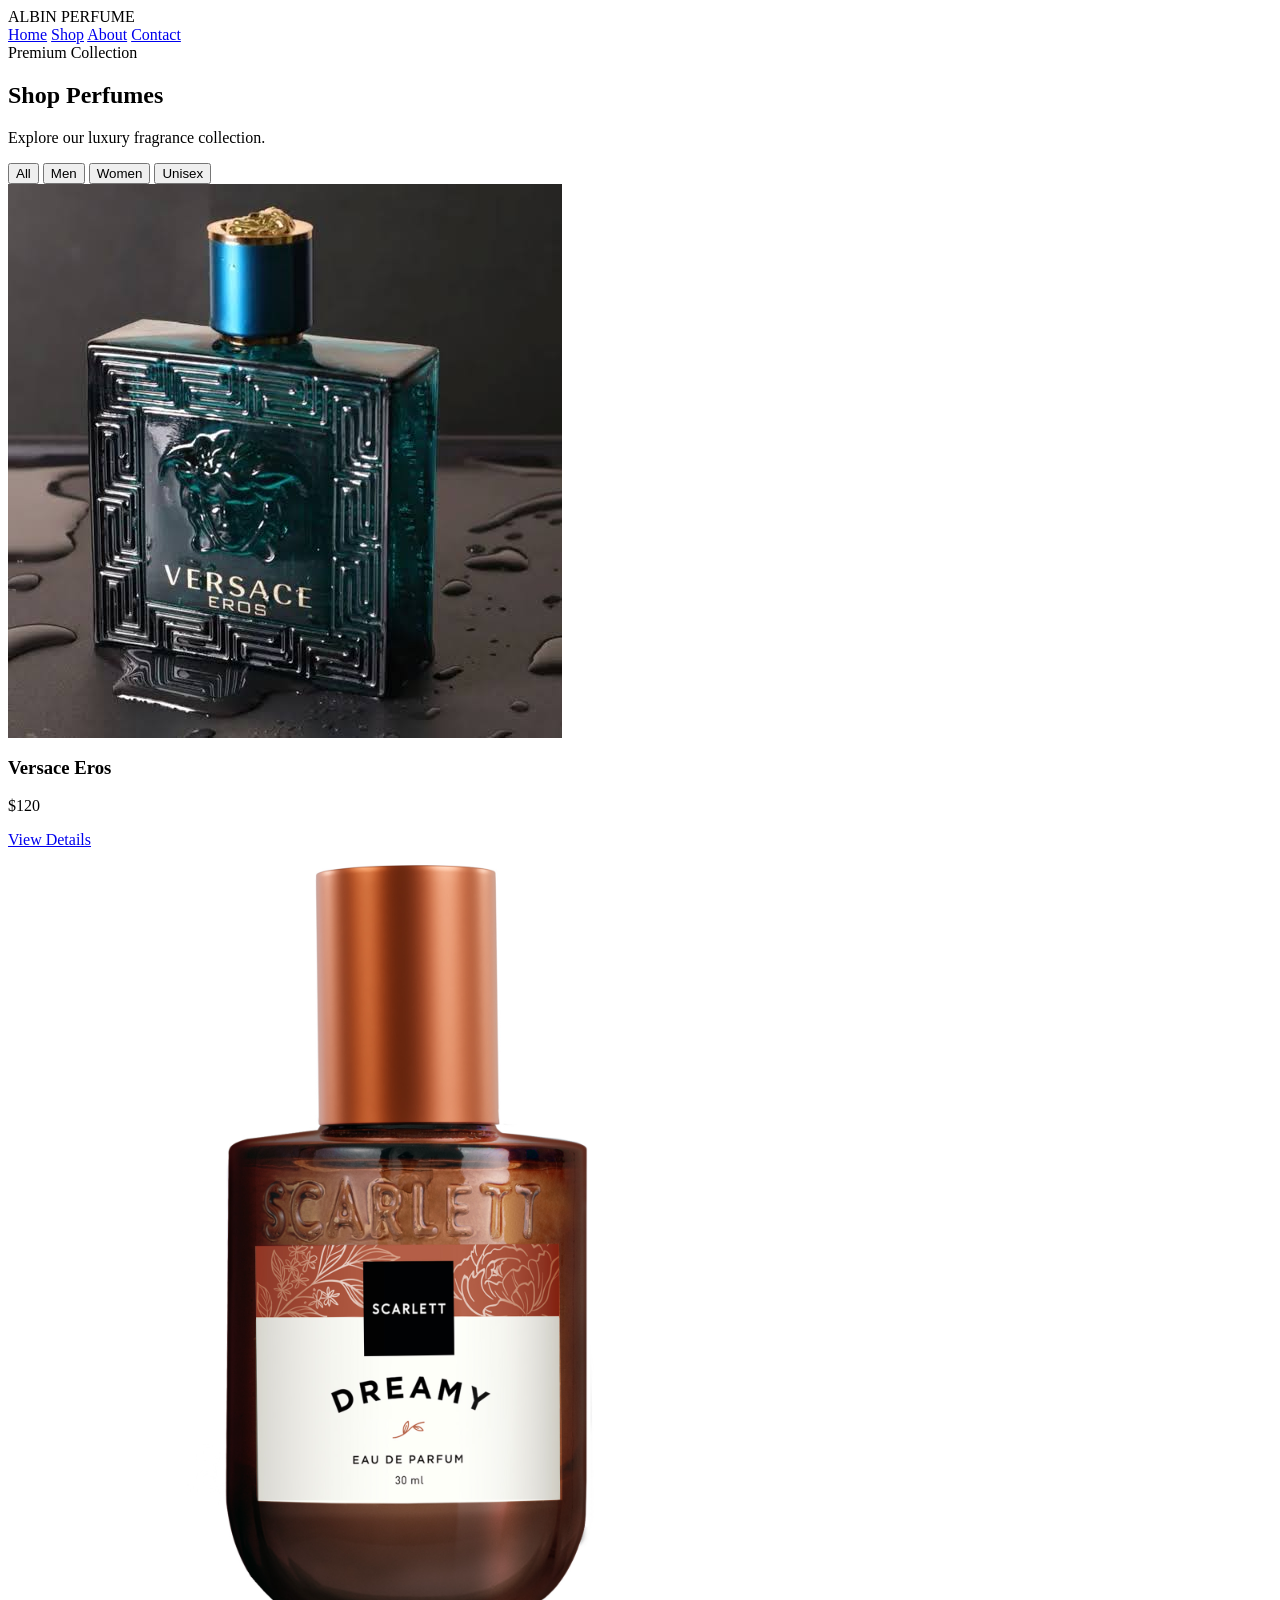
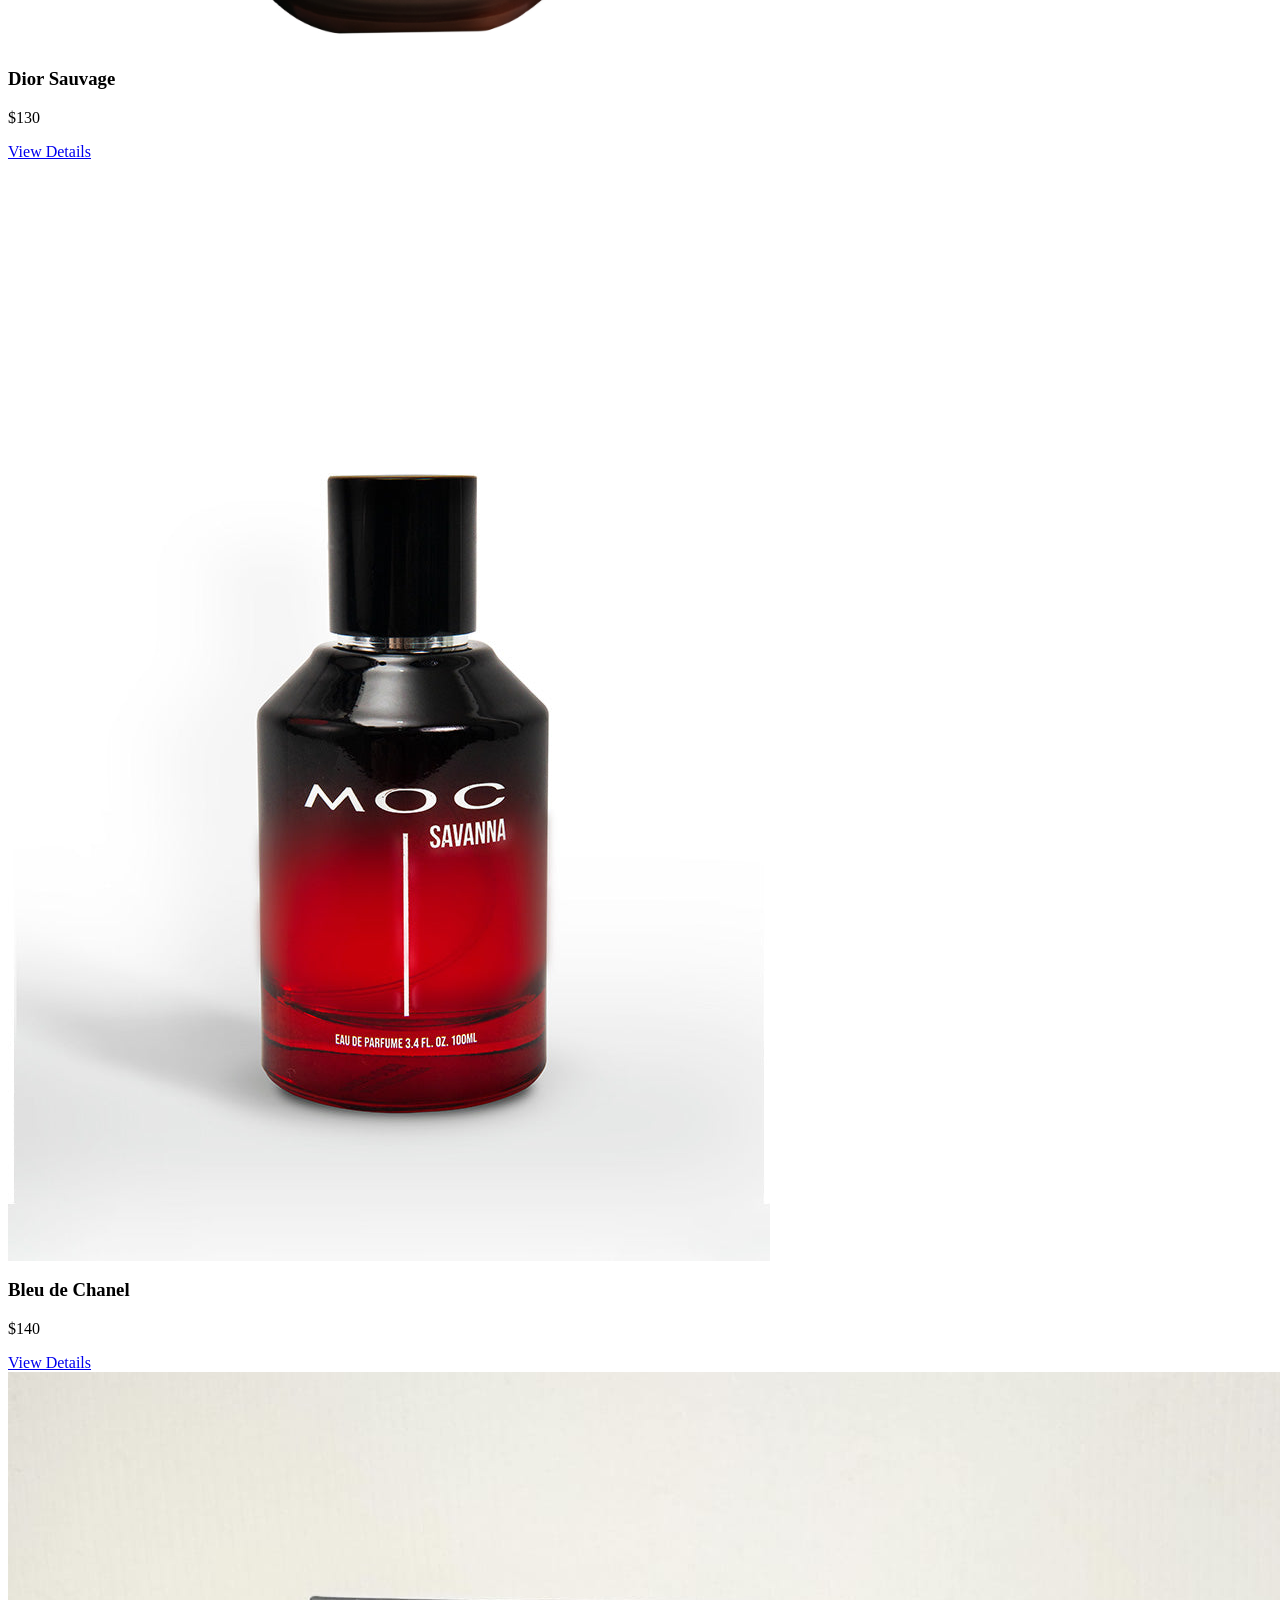
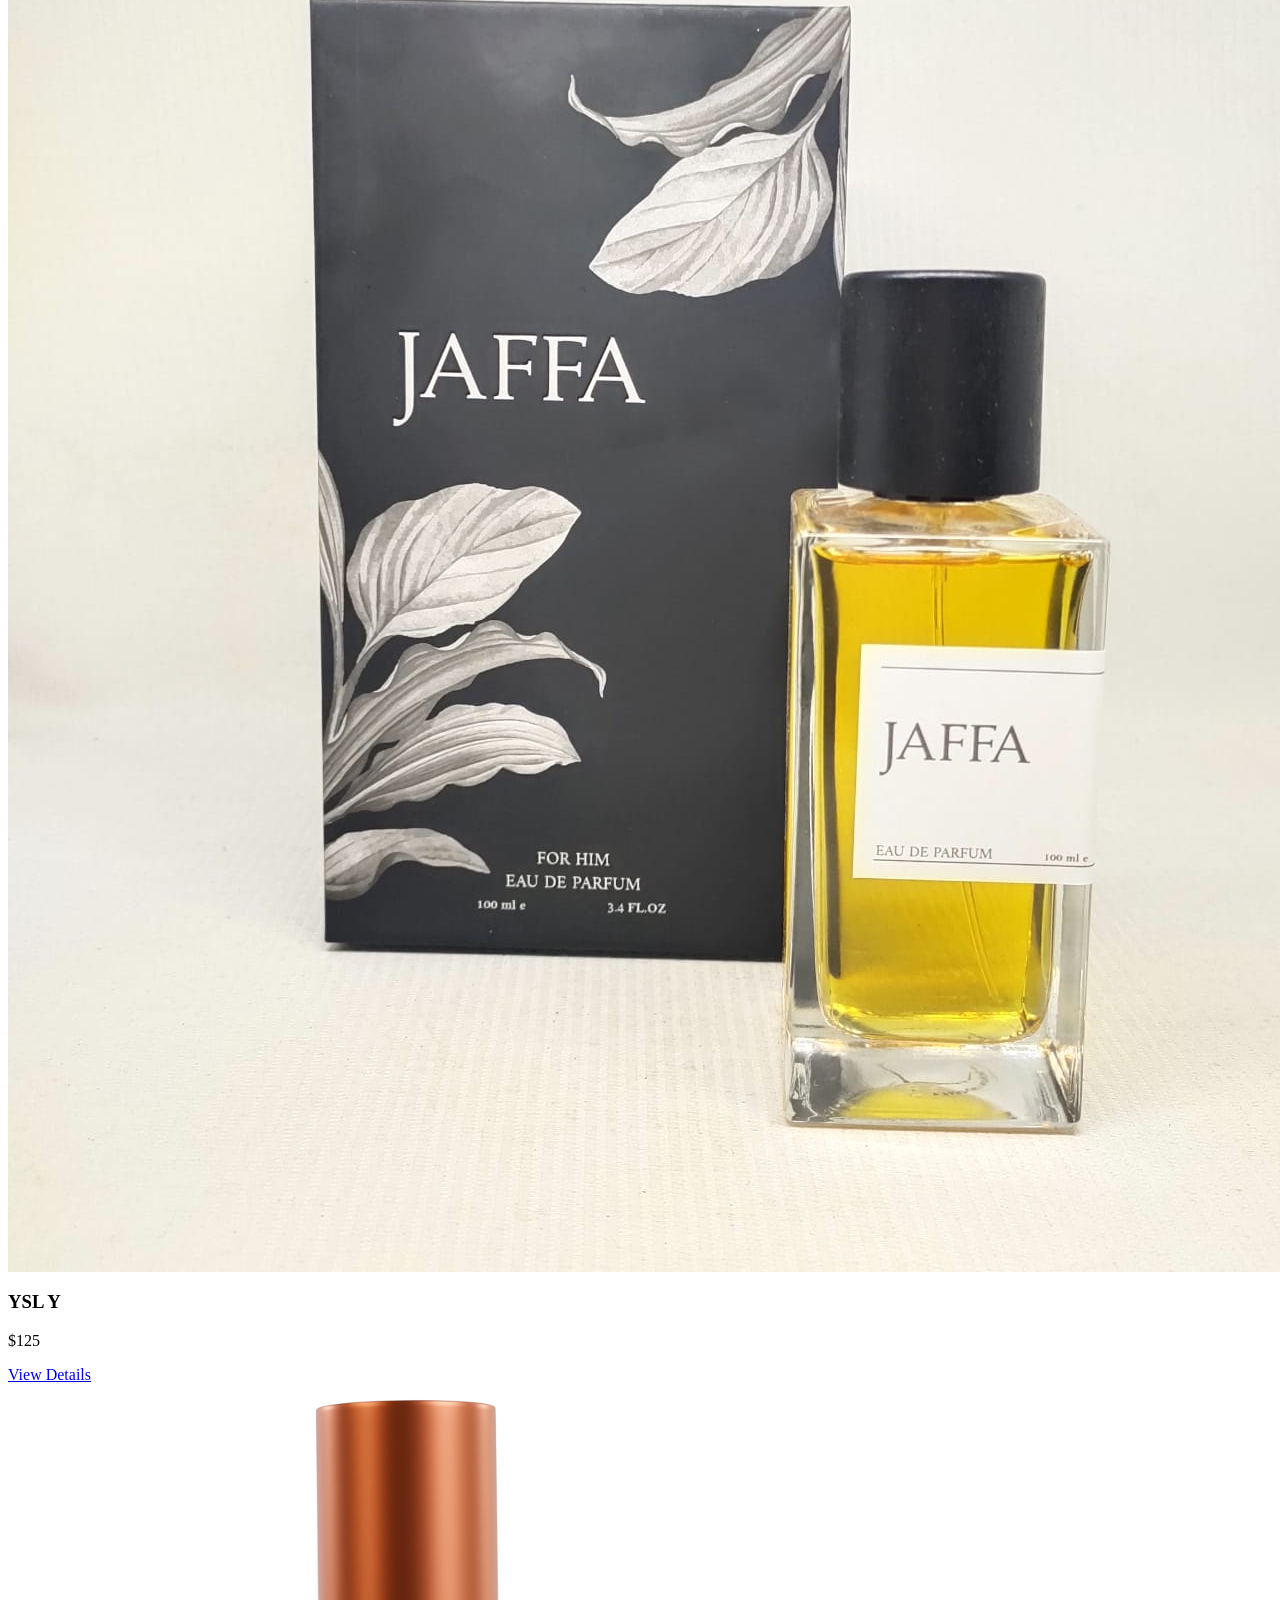
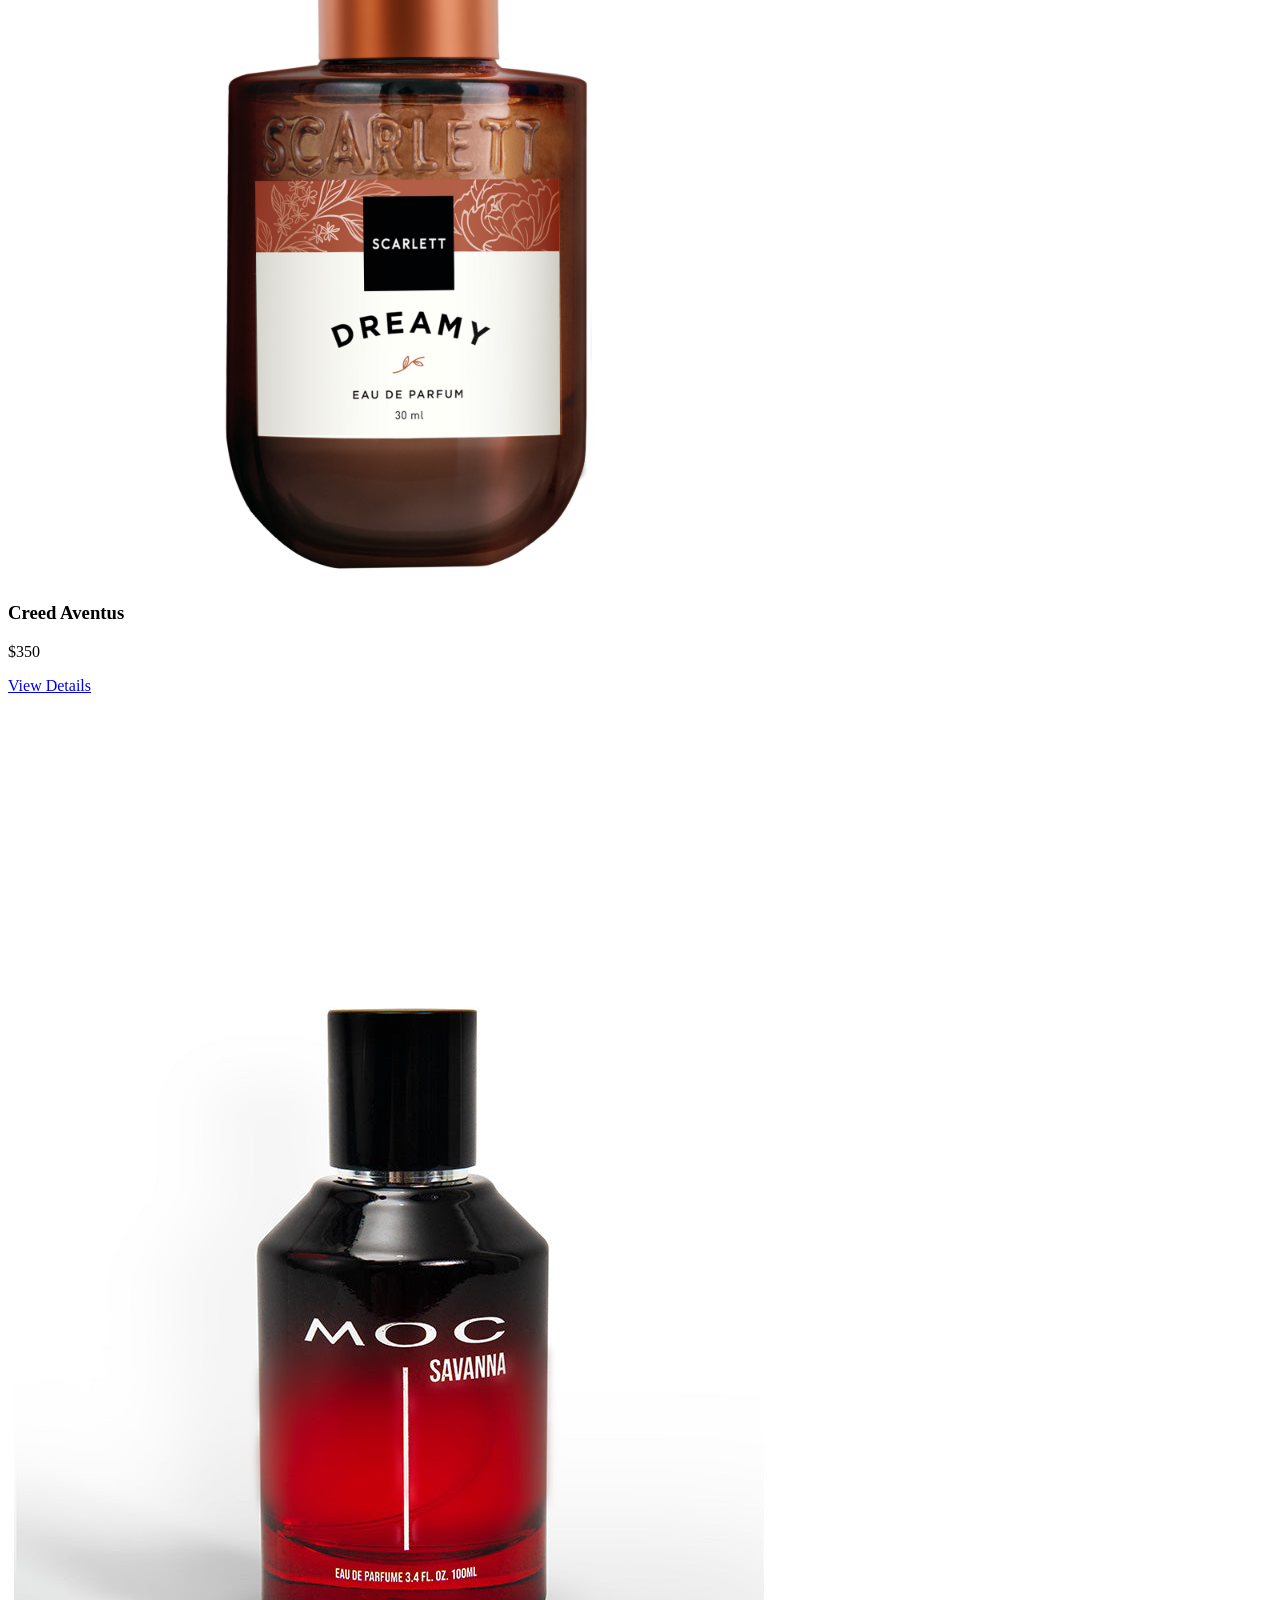
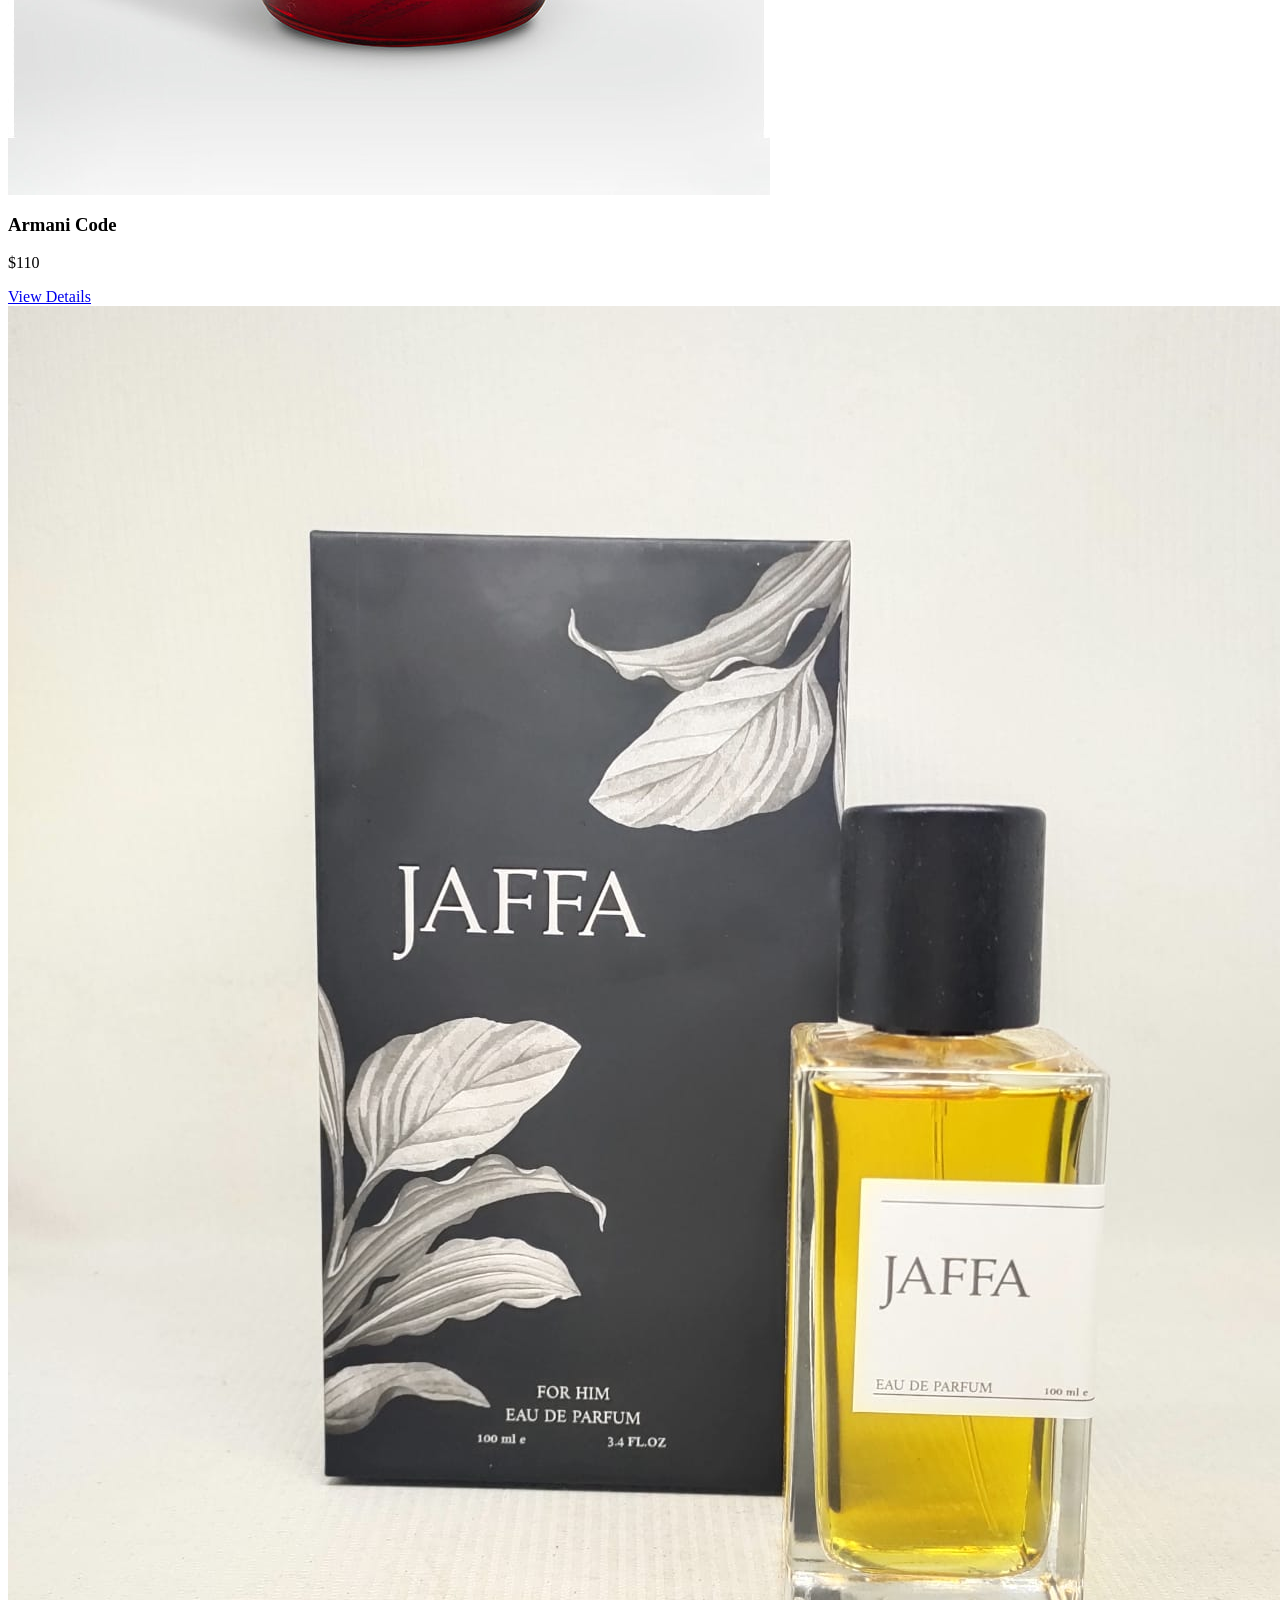
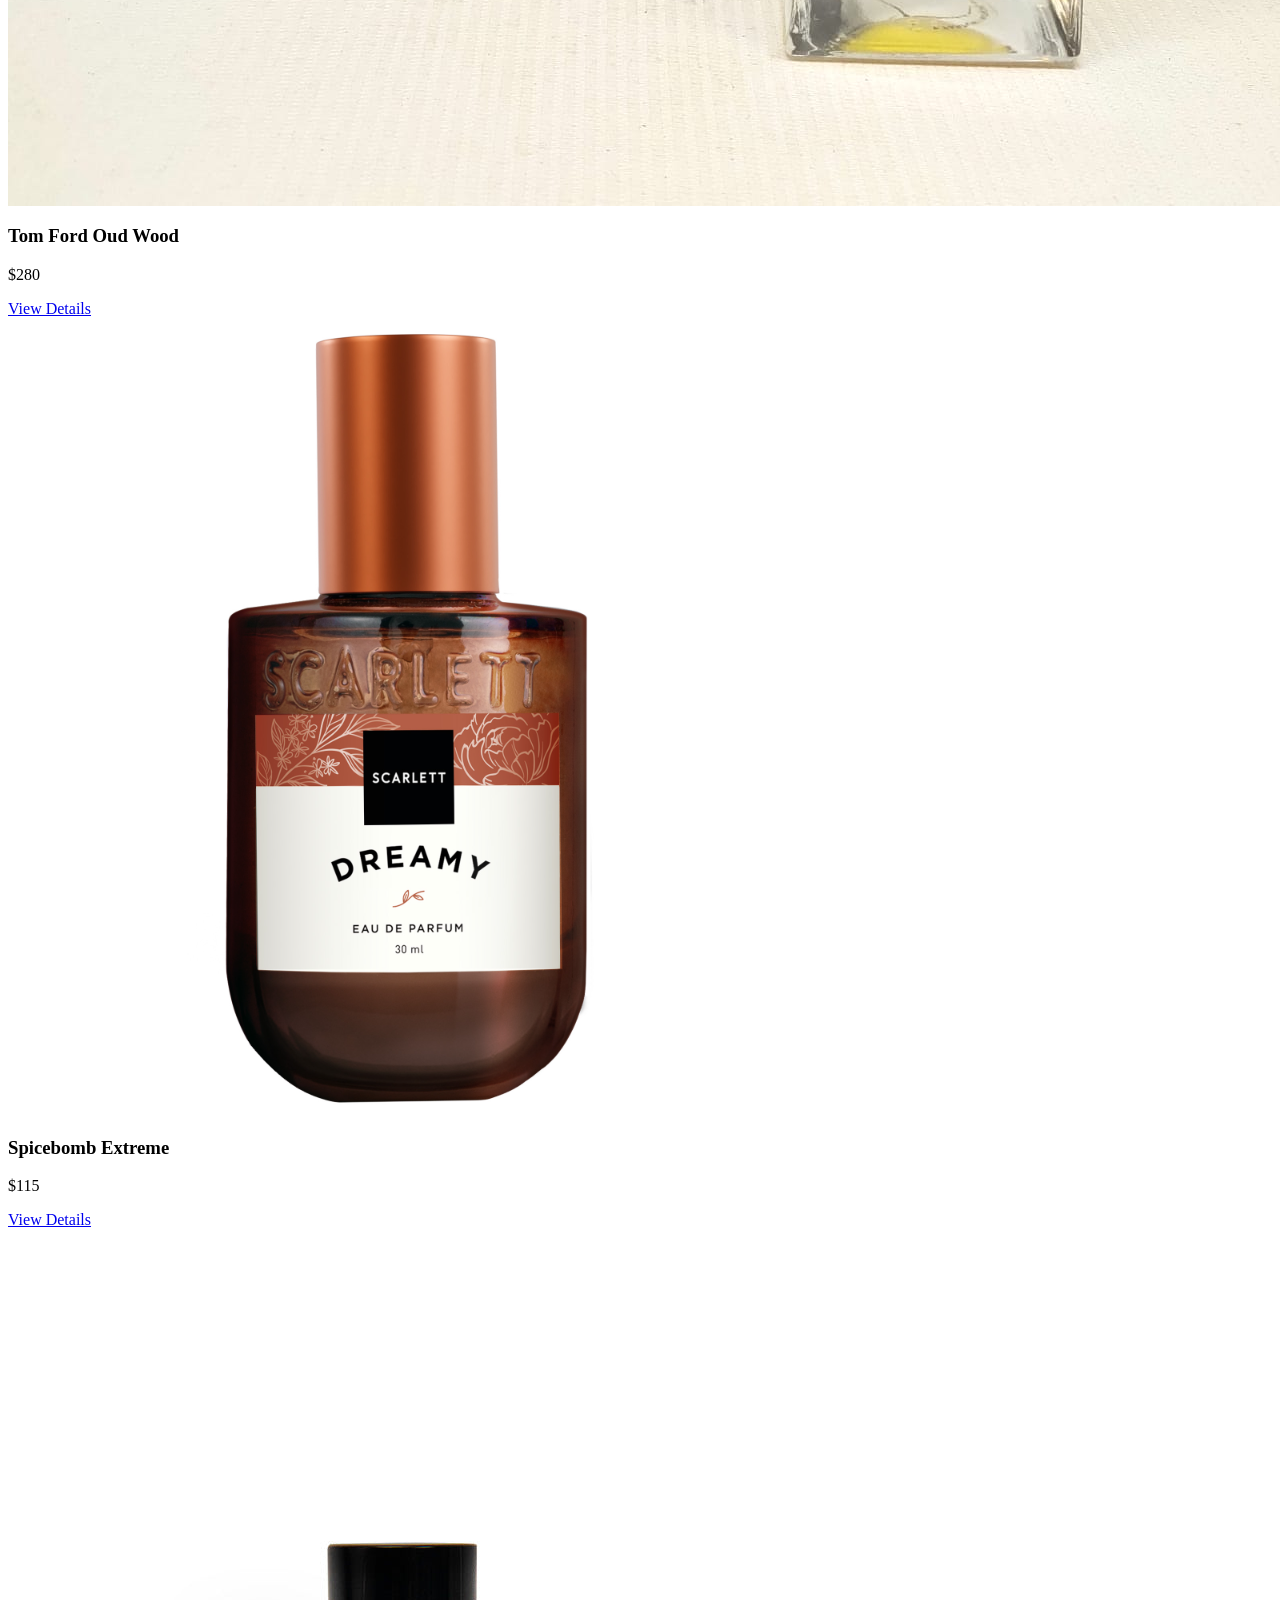
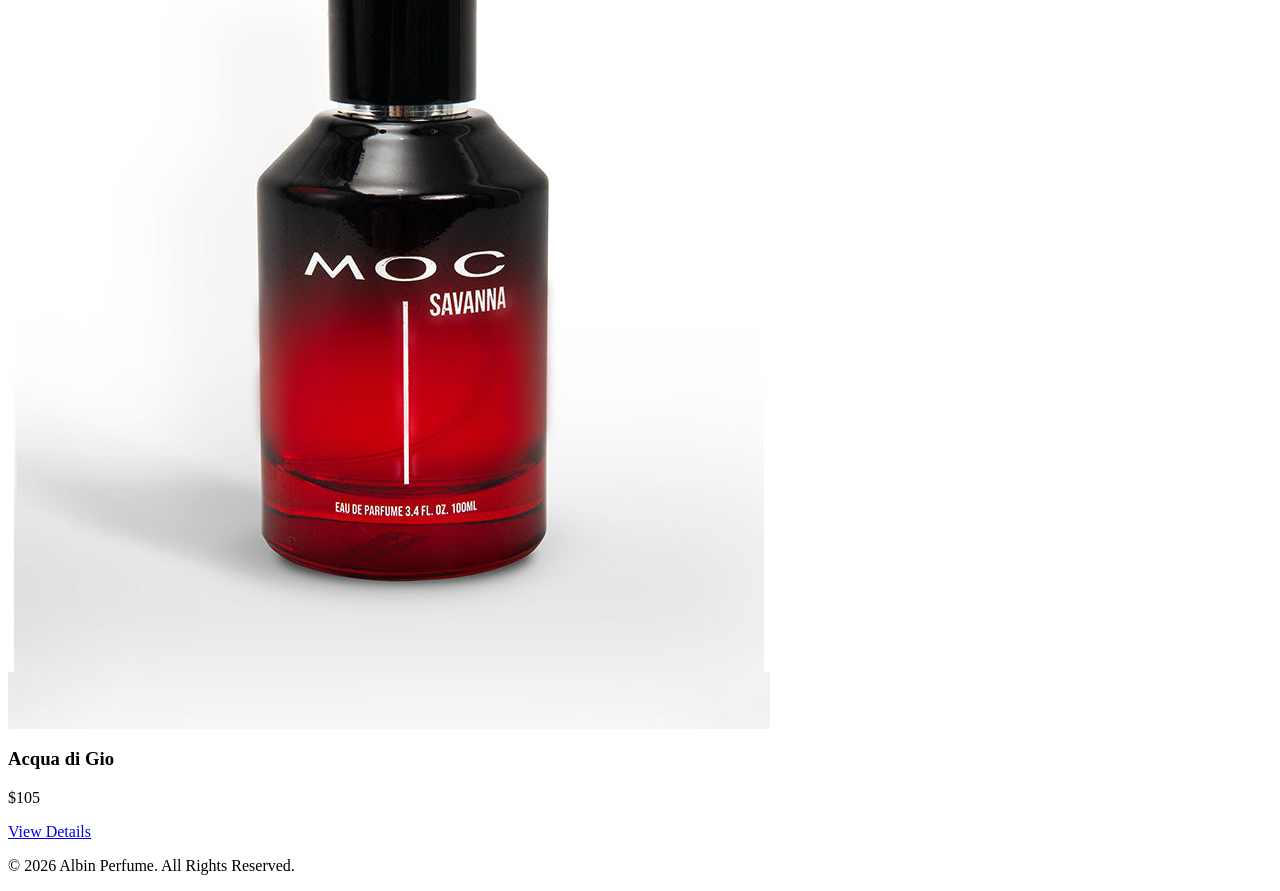
==== shop.html @ cae30cb9 "Add shop.html for perfume collection display" ====
<body>

<header class="navbar">

    <div class="logo">
        ALBIN PERFUME
    </div>

    <nav class="nav-menu">

        <a href="index.html">Home</a>
        <a href="shop.html">Shop</a>
        <a href="about.html">About</a>
        <a href="contact.html">Contact</a>

    </nav>

</header>

<section class="shop-hero">

    <div class="section-title">

        <span>Premium Collection</span>

        <h1>Shop Perfumes</h1>

        <p>
            Explore our luxury fragrance collection.
        </p>

    </div>

</section>

<section class="shop-products">

    <div class="shop-filter">

        <button>All</button>
        <button>Men</button>
        <button>Women</button>
        <button>Unisex</button>

    </div>

    <div class="product-grid">

        <div class="product-card">
            <img src="images/perfume-hero.jpeg" alt="">
            <h3>Versace Eros</h3>
            <p>$120</p>
            <a href="product.html">View Details</a>
        </div>

        <div class="product-card">
            <img src="images/perfume-1.jpg" alt="">
            <h3>Dior Sauvage</h3>
            <p>$130</p>
            <a href="product.html">View Details</a>
        </div>

        <div class="product-card">
            <img src="images/perfume-2.jpg" alt="">
            <h3>Bleu de Chanel</h3>
            <p>$140</p>
            <a href="product.html">View Details</a>
        </div>

        <div class="product-card">
            <img src="images/perfume-3.jpg" alt="">
            <h3>YSL Y</h3>
            <p>$125</p>
            <a href="product.html">View Details</a>
        </div>

        <div class="product-card">
            <img src="images/perfume-1.jpg" alt="">
            <h3>Creed Aventus</h3>
            <p>$350</p>
            <a href="product.html">View Details</a>
        </div>

        <div class="product-card">
            <img src="images/perfume-2.jpg" alt="">
            <h3>Armani Code</h3>
            <p>$110</p>
            <a href="product.html">View Details</a>
        </div>

        <div class="product-card">
            <img src="images/perfume-3.jpg" alt="">
            <h3>Tom Ford Oud Wood</h3>
            <p>$280</p>
            <a href="product.html">View Details</a>
        </div>

        <div class="product-card">
            <img src="images/perfume-1.jpg" alt="">
            <h3>Spicebomb Extreme</h3>
            <p>$115</p>
            <a href="product.html">View Details</a>
        </div>

        <div class="product-card">
            <img src="images/perfume-2.jpg" alt="">
            <h3>Acqua di Gio</h3>
            <p>$105</p>
            <a href="product.html">View Details</a>
        </div>

    </div>

</section>

<footer class="footer">

    <div class="footer-bottom">

        <p>
            © 2026 Albin Perfume. All Rights Reserved.
        </p>

    </div>

</footer>

<script src="js/script.js"></script>

</body>
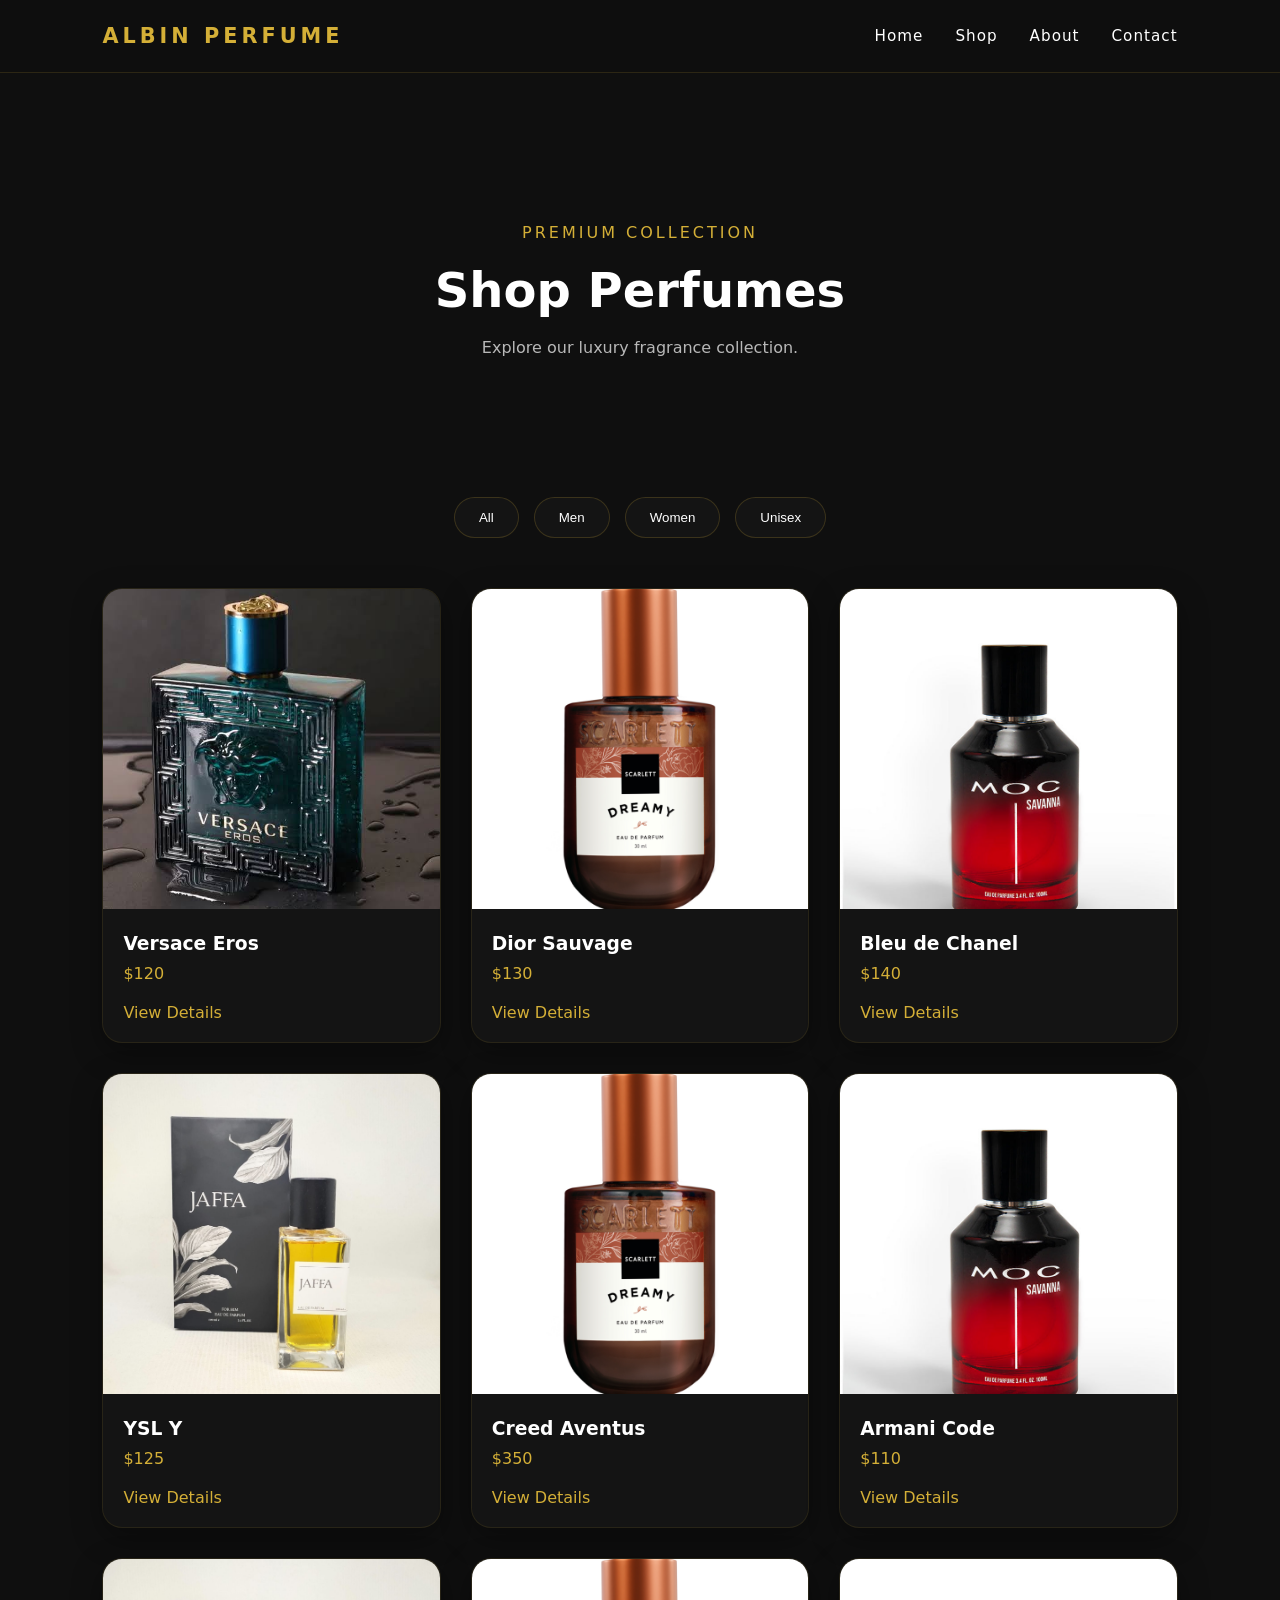
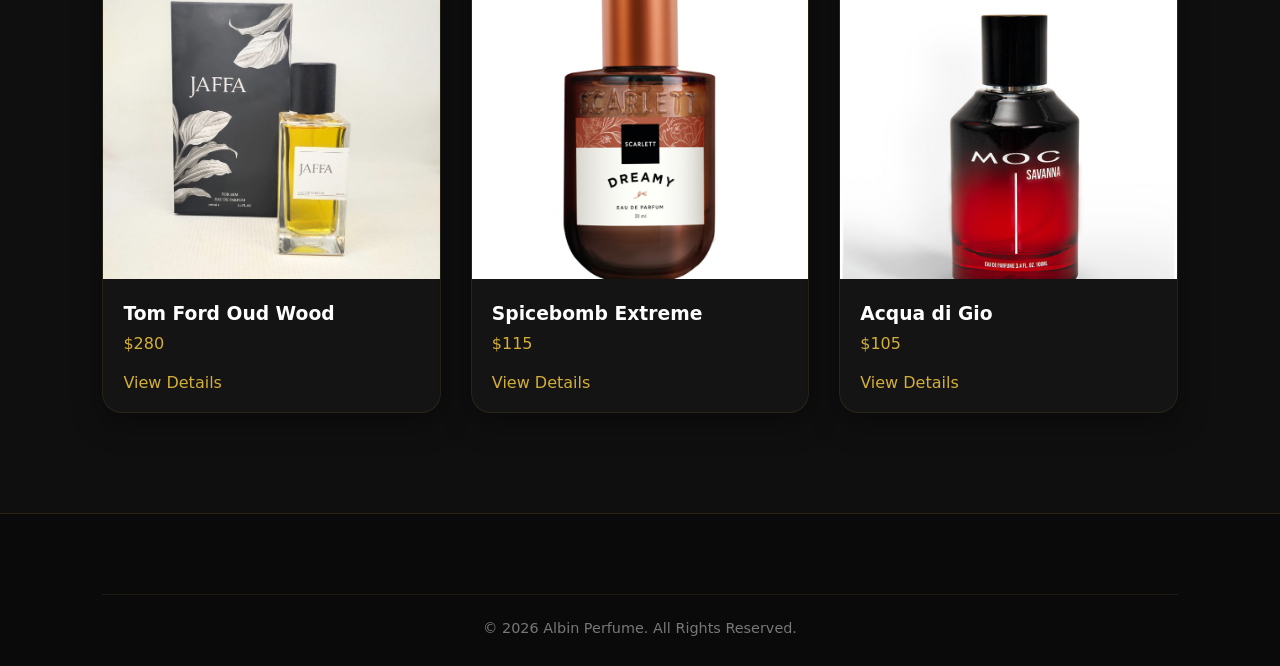
==== commit 18c0ce6b: "Refactor shop.html to correct HTML encoding" ====
--- a/shop.html
+++ b/shop.html
@@ -1,3 +1,25 @@
+<!DOCTYPE html>
+<html lang="en">
+
+<head>
+<meta charset="UTF-8">
+<meta name="viewport" content="width=device-width, initial-scale=1.0">
+
+<title>Shop - Albin Perfume</title>
+
+<link rel="stylesheet" href="css/style.css">
+
+<link rel="preconnect" href="https://fonts.googleapis.com">
+
+<link rel="preconnect"
+href="https://fonts.gstatic.com"
+crossorigin>
+
+<link href="https://fonts.googleapis.com/css2?family=Inter:wght@300;400;500;600;700&display=swap"
+rel="stylesheet">
+
+</head>
+
 <body>
 
 <header class="navbar">
--- a/css/style.css
+++ b/css/style.css
@@ -0,0 +1,542 @@
+*{
+margin:0;
+padding:0;
+box-sizing:border-box;
+}
+
+body{
+background:#0F0F0F;
+color:white;
+font-family:
+Inter,
+system-ui,
+sans-serif;
+}
+:root{
+    --black:#0F0F0F;
+    --gold:#D4AF37;
+    --white:#FFFFFF;
+}
+
+/* RESET */
+
+*{
+    margin:0;
+    padding:0;
+    box-sizing:border-box;
+}
+
+body{
+    background:var(--black);
+    color:var(--white);
+    font-family:system-ui,sans-serif;
+}
+
+/* NAVBAR */
+
+.navbar{
+    background:rgba(10,10,10,0.9);
+    
+    position:sticky;
+    top:0;
+    
+    display:flex;
+    justify-content:space-between;
+    align-items:center;
+
+    width:100%;
+
+    padding:24px 8%;
+
+    background:rgba(15,15,15,0.95);
+
+    backdrop-filter:blur(12px);
+
+    border-bottom:1px solid rgba(212,175,55,0.15);
+
+    z-index:1000;
+}
+.logo{
+    color:var(--gold);
+
+    font-size:1.3rem;
+
+    font-weight:600;
+
+    letter-spacing:4px;
+
+    text-transform:uppercase;
+}
+
+.nav-menu{
+    display:flex;
+    gap:32px;
+}
+
+.nav-menu a{
+    color:var(--white);
+
+    text-decoration:none;
+
+    font-size:0.95rem;
+
+    letter-spacing:1px;
+
+    transition:0.3s ease;
+
+    position:relative;
+}
+
+.nav-menu a::after{
+    content:"";
+
+    position:absolute;
+
+    left:0;
+    bottom:-6px;
+
+    width:0;
+    height:1px;
+
+    background:var(--gold);
+
+    transition:0.3s;
+}
+
+.nav-menu a:hover{
+    color:var(--gold);
+}
+
+.nav-menu a:hover::after{
+    width:100%;
+}
+.nav-menu a:hover{
+    color:var(--gold);
+}
+
+.hamburger{
+    display:none;
+    flex-direction:column;
+    gap:5px;
+    cursor:pointer;
+}
+
+.hamburger span{
+    width:25px;
+    height:2px;
+    background:white;
+}
+@media(max-width:768px){
+
+    .hamburger{
+        display:flex;
+    }
+
+    .nav-menu{
+        position:absolute;
+
+        top:80px;
+        left:0;
+
+        width:100%;
+
+        background:#111;
+
+        flex-direction:column;
+
+        text-align:center;
+
+        padding:20px 0;
+
+        display:none;
+    }
+
+    .nav-menu.active{
+        display:flex;
+    }
+
+}
+/* HERO */
+
+.hero{
+    min-height:55vh;
+    display:flex;
+    align-items:center;
+    justify-content:center;
+    text-align:center;
+    padding:0 8%;
+}
+
+.hero-content{
+    max-width:700px;
+}
+
+.hero-tag{
+    color:var(--gold);
+    letter-spacing:3px;
+    font-size:0.9rem;
+    text-transform:uppercase;
+}
+
+.hero h1{
+    font-size:3rem;
+    line-height:1.1;
+    margin:20px 0;
+    font-weight:600;
+}
+
+.hero p{
+    color:#b8b8b8;
+    line-height:1.8;
+    margin-bottom:30px;
+    font-size:1rem;
+}
+
+.hero-buttons{
+    display:flex;
+    justify-content:center;
+    gap:15px;
+    flex-wrap:wrap;
+}
+
+.btn-primary{
+    background:var(--gold);
+    color:#000;
+    text-decoration:none;
+    padding:14px 28px;
+    border-radius:50px;
+    font-weight:600;
+    transition:0.3s;
+}
+
+.btn-primary:hover{
+    transform:translateY(-2px);
+}
+
+.btn-secondary{
+    border:1px solid var(--gold);
+    color:var(--gold);
+    text-decoration:none;
+    padding:14px 28px;
+    border-radius:50px;
+    transition:0.3s;
+}
+
+.btn-secondary:hover{
+    background:rgba(212,175,55,0.1);
+}
+
+@media(max-width:768px){
+
+    .hero{
+        padding:0 24px;
+    }
+
+    .hero h1{
+    font-size:3rem;
+    line-height:1.1;
+    margin:20px 0;
+    font-weight:600;
+
+    text-shadow:
+    0 0 20px rgba(212,175,55,0.08);
+    }
+}
+/* FEATURED */
+
+.featured{
+    padding:100px 8%;
+}
+
+.section-title{
+    text-align:center;
+    margin-bottom:60px;
+}
+
+.section-title span{
+    color:var(--gold);
+    letter-spacing:3px;
+    text-transform:uppercase;
+}
+
+.section-title h2{
+    font-size:2.5rem;
+    margin-top:10px;
+}
+
+.product-grid{
+    display:grid;
+    grid-template-columns:
+    repeat(auto-fit,minmax(280px,1fr));
+
+    gap:30px;
+}
+
+.product-card{
+    box-shadow:
+    0 10px 30px rgba(0,0,0,0.35);
+    background:#141414;
+
+    border:1px solid rgba(212,175,55,0.1);
+
+    border-radius:20px;
+
+    overflow:hidden;
+
+    transition:0.4s ease;
+}
+
+.product-card:hover{
+    transform:translateY(-10px);
+
+    border-color:rgba(212,175,55,0.4);
+}
+
+.product-card img{
+    width:100%;
+    height:320px;
+
+    object-fit:cover;
+
+    transition:0.4s ease;
+}
+
+.product-card:hover img{
+    transform:scale(1.05);
+}
+
+.product-card h3{
+    padding:20px 20px 10px;
+}
+
+.product-card p{
+    padding:0 20px;
+    color:var(--gold);
+}
+
+.product-card a{
+    display:inline-block;
+
+    margin:20px;
+
+    color:var(--gold);
+
+    text-decoration:none;
+}
+.product-card img{
+    width:100%;
+    height:320px;
+    object-fit:cover;
+    object-position:center;
+}
+
+/* CATEGORIES */
+
+.categories{
+    padding:100px 8%;
+}
+
+.category-grid{
+    display:grid;
+    grid-template-columns:
+    repeat(auto-fit,minmax(250px,1fr));
+    gap:30px;
+}
+
+.category-card{
+    background:#141414;
+    border:1px solid rgba(212,175,55,0.1);
+    border-radius:20px;
+    padding:60px 30px;
+    text-align:center;
+    transition:0.3s;
+}
+
+.category-card:hover{
+    transform:translateY(-8px);
+    border-color:var(--gold);
+}
+
+.category-card h3{
+    color:var(--gold);
+    font-size:1.2rem;
+}
+
+/* BRAND STORY */
+
+.brand-story{
+    padding:100px 8%;
+
+    display:grid;
+
+    grid-template-columns:
+    repeat(auto-fit,minmax(300px,1fr));
+
+    gap:50px;
+
+    align-items:center;
+}
+
+.brand-image img{
+    width:100%;
+
+    border-radius:20px;
+
+    object-fit:cover;
+}
+
+.brand-content span{
+    color:var(--gold);
+
+    text-transform:uppercase;
+
+    letter-spacing:2px;
+}
+
+.brand-content h2{
+    font-size:2.5rem;
+
+    margin:20px 0;
+}
+
+.brand-content p{
+    color:#b8b8b8;
+
+    line-height:1.8;
+
+    margin-bottom:30px;
+}
+.hero{
+    min-height:70vh;
+
+    display:flex;
+    align-items:center;
+    justify-content:center;
+
+    text-align:center;
+    padding:0 8%;
+
+    background:
+    linear-gradient(
+        rgba(0,0,0,0.55),
+        rgba(0,0,0,0.65)
+    ),
+    url("../images/perfume-hero.jpeg");
+
+    background-size:cover;
+    background-position:center;
+}
+/* FOOTER */
+
+.footer{
+    padding:80px 8% 30px;
+
+    background:#0a0a0a;
+
+    border-top:1px solid
+    rgba(212,175,55,0.15);
+}
+
+.footer-grid{
+    display:grid;
+
+    grid-template-columns:
+    repeat(auto-fit,minmax(250px,1fr));
+
+    gap:40px;
+
+    margin-bottom:50px;
+}
+
+.footer-brand h3{
+    color:var(--gold);
+
+    letter-spacing:3px;
+
+    margin-bottom:15px;
+}
+
+.footer-brand p,
+.footer-contact p{
+    color:#b8b8b8;
+
+    line-height:1.8;
+}
+
+.footer-links h4,
+.footer-contact h4{
+    margin-bottom:20px;
+}
+
+.footer-links{
+    display:flex;
+    flex-direction:column;
+    gap:12px;
+}
+
+.footer-links a{
+    color:#b8b8b8;
+
+    text-decoration:none;
+
+    transition:.3s;
+}
+
+.footer-links a:hover{
+    color:var(--gold);
+}
+
+.footer-bottom{
+    text-align:center;
+
+    border-top:1px solid
+    rgba(212,175,55,0.1);
+
+    padding-top:25px;
+}
+
+.footer-bottom p{
+    color:#777;
+    font-size:.9rem;
+}
+/* SHOP PAGE */
+
+.shop-hero{
+    padding:150px 8% 80px;
+    text-align:center;
+}
+
+.shop-hero h1{
+    font-size:3rem;
+    margin:20px 0;
+}
+
+.shop-hero p{
+    color:#b8b8b8;
+}
+
+.shop-products{
+    padding:0 8% 100px;
+}
+
+.shop-filter{
+    display:flex;
+    justify-content:center;
+    gap:15px;
+    margin-bottom:50px;
+    flex-wrap:wrap;
+}
+
+.shop-filter button{
+    background:#141414;
+    border:1px solid rgba(212,175,55,0.2);
+    color:white;
+    padding:12px 24px;
+    border-radius:50px;
+    cursor:pointer;
+}
+
+.shop-filter button:hover{
+    border-color:var(--gold);
+    color:var(--gold);
+}
